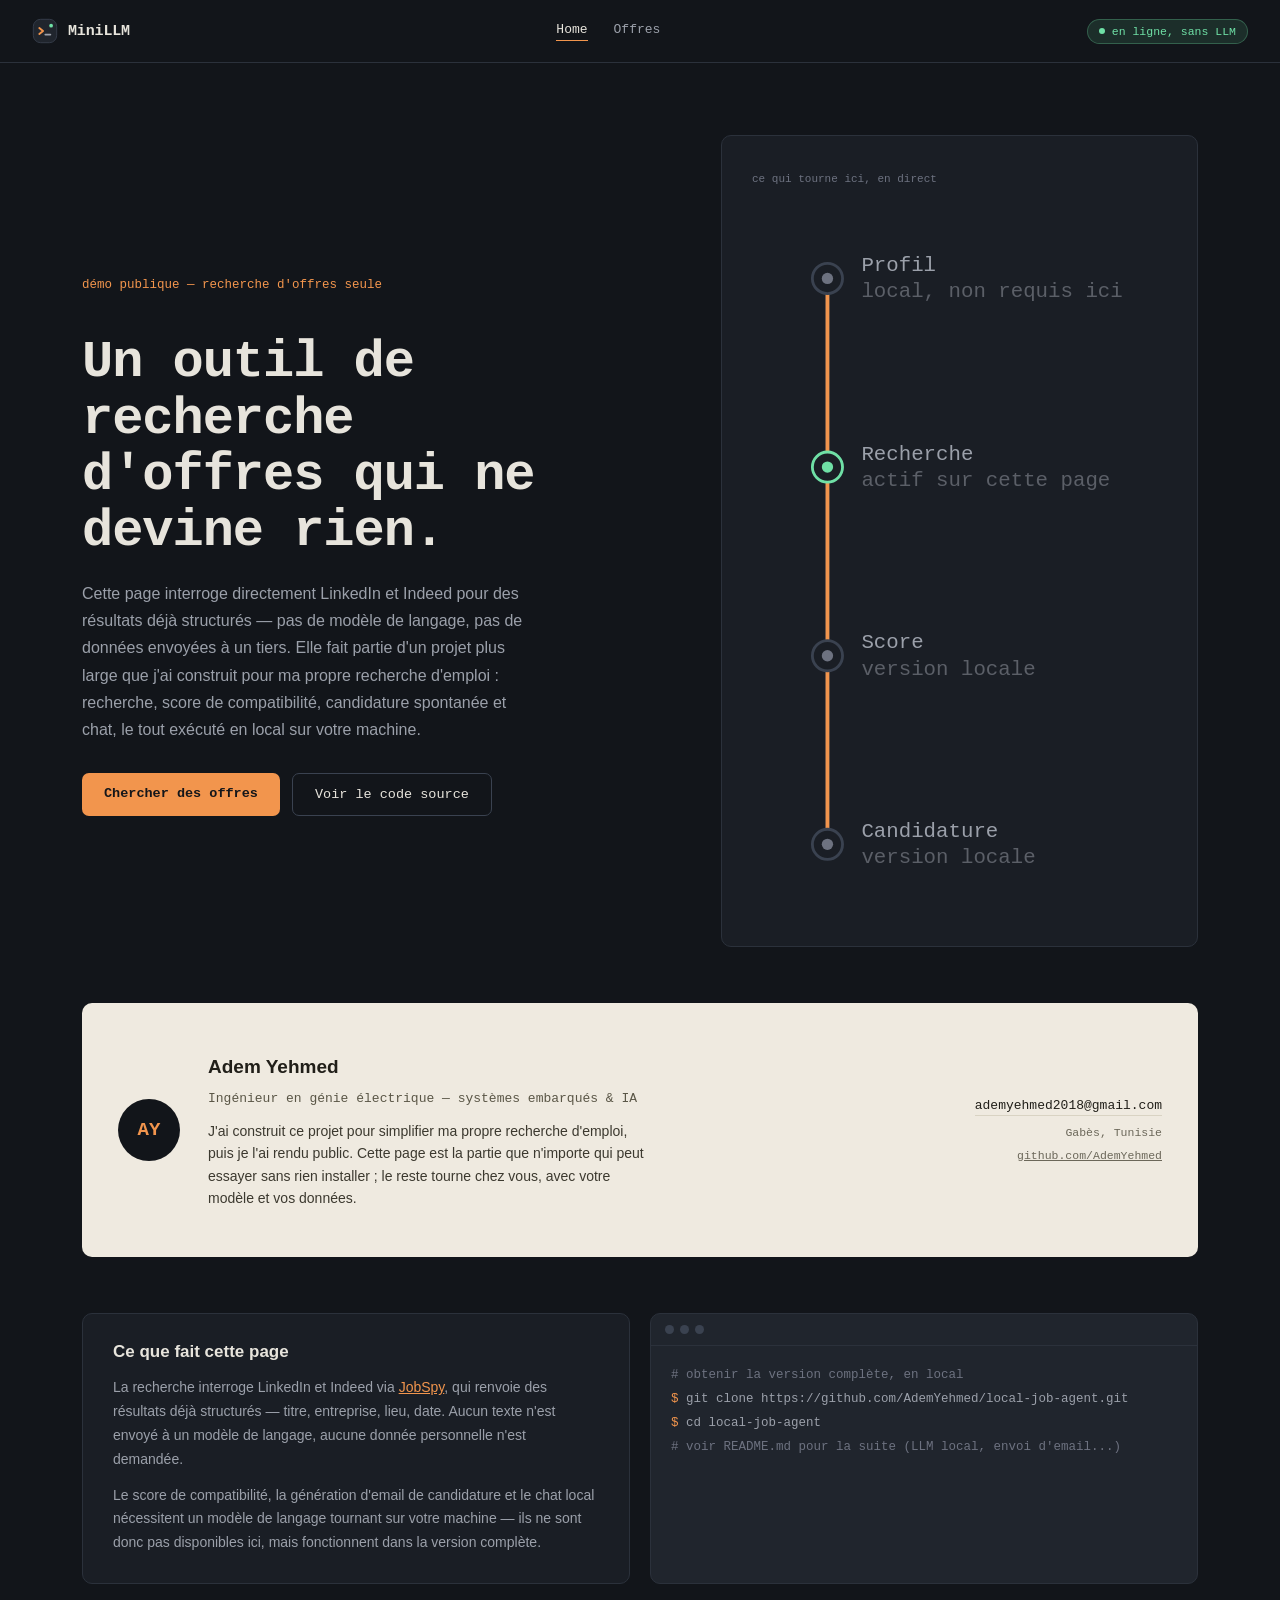
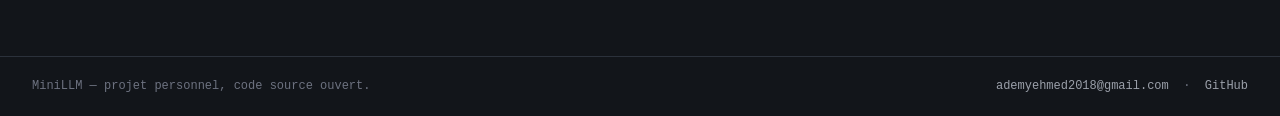
==== public-demo/frontend/index.html @ db0c0208 "Ajout de index.html pour Netlify (page d'accueil par défaut)" ====
<!DOCTYPE html>
<html lang="fr">
<head>
    <meta charset="UTF-8">
    <meta name="viewport" content="width=device-width, initial-scale=1.0">
    <title>MiniLLM — Recherche d'offres, sans serveur LLM</title>
    <link rel="icon" href="logo.svg" type="image/svg+xml">
    <link rel="stylesheet" href="public.css">
</head>
<body>
    <header class="topnav">
        <a href="home.html" class="brand">
            <svg class="logo" viewBox="0 0 32 32" aria-hidden="true">
                <rect class="logo-frame" x="1.6" y="1.6" width="28.8" height="28.8" rx="9"/>
                <path class="logo-caret" d="M9 12.4 L13.6 16 L9 19.6" fill="none" stroke-width="2.4" stroke-linecap="round" stroke-linejoin="round"/>
                <path class="logo-line" d="M16.4 20.4 H22.6" fill="none" stroke-width="2.2" stroke-linecap="round"/>
                <circle class="logo-spark" cx="23.5" cy="9.5" r="2.3"/>
            </svg>
            <span class="brand-name">MiniLLM</span>
        </a>

        <nav class="nav-menu" aria-label="Navigation principale">
            <a href="home.html" class="nav-link is-active" aria-current="page">Home</a>
            <a href="jobs.html" class="nav-link">Offres</a>
        </nav>

        <span class="status-badge"><span class="status-dot online"></span>en ligne, sans LLM</span>
    </header>

    <section class="hero-section">
        <div>
            <p class="hero-kicker">démo publique — recherche d'offres seule</p>
            <h1 class="hero-title">Un outil de recherche d'offres qui ne devine rien.</h1>
            <p class="hero-body">
                Cette page interroge directement LinkedIn et Indeed pour des résultats déjà structurés —
                pas de modèle de langage, pas de données envoyées à un tiers. Elle fait partie d'un projet
                plus large que j'ai construit pour ma propre recherche d'emploi : recherche, score de
                compatibilité, candidature spontanée et chat, le tout exécuté en local sur votre machine.
            </p>
            <div class="hero-actions">
                <a href="jobs.html" class="btn-signal">Chercher des offres</a>
                <a href="https://github.com/AdemYehmed/local-job-agent" target="_blank" rel="noopener noreferrer" class="btn-ghost">Voir le code source</a>
            </div>
        </div>

        <div class="trace-panel">
            <p class="trace-panel-label">ce qui tourne ici, en direct</p>
            <svg class="trace-svg" viewBox="0 0 220 380" aria-label="Étapes du projet : profil, recherche, score, candidature">
                <path class="trace-path" d="M40,40 L40,140 L40,240 L40,340"/>
                <path class="trace-path-active" d="M40,40 L40,140 L40,240 L40,340"/>

                <g class="trace-node">
                    <circle class="trace-node-ring" cx="40" cy="40" r="8"/>
                    <circle class="trace-node-dot" cx="40" cy="40" r="3"/>
                    <text class="trace-node-label" x="58" y="36">Profil</text>
                    <text class="trace-node-label" x="58" y="50" fill-opacity="0.5" font-size="9.5">local, non requis ici</text>
                </g>

                <g class="trace-node is-live">
                    <circle class="trace-node-ring" cx="40" cy="140" r="8"/>
                    <circle class="trace-node-dot" cx="40" cy="140" r="3"/>
                    <text class="trace-node-label" x="58" y="136">Recherche</text>
                    <text class="trace-node-label" x="58" y="150" fill-opacity="0.5" font-size="9.5">actif sur cette page</text>
                </g>

                <g class="trace-node">
                    <circle class="trace-node-ring" cx="40" cy="240" r="8"/>
                    <circle class="trace-node-dot" cx="40" cy="240" r="3"/>
                    <text class="trace-node-label" x="58" y="236">Score</text>
                    <text class="trace-node-label" x="58" y="250" fill-opacity="0.5" font-size="9.5">version locale</text>
                </g>

                <g class="trace-node">
                    <circle class="trace-node-ring" cx="40" cy="340" r="8"/>
                    <circle class="trace-node-dot" cx="40" cy="340" r="3"/>
                    <text class="trace-node-label" x="58" y="336">Candidature</text>
                    <text class="trace-node-label" x="58" y="350" fill-opacity="0.5" font-size="9.5">version locale</text>
                </g>
            </svg>
        </div>
    </section>

    <section class="identity-section">
        <div class="identity-card">
            <div class="identity-avatar">AY</div>
            <div>
                <p class="identity-name">Adem Yehmed</p>
                <p class="identity-role">Ingénieur en génie électrique — systèmes embarqués &amp; IA</p>
                <p class="identity-bio">
                    J'ai construit ce projet pour simplifier ma propre recherche d'emploi, puis je l'ai
                    rendu public. Cette page est la partie que n'importe qui peut essayer sans rien
                    installer ; le reste tourne chez vous, avec votre modèle et vos données.
                </p>
            </div>
            <div class="identity-contact">
                <a class="identity-mail" href="mailto:ademyehmed2018@gmail.com">ademyehmed2018@gmail.com</a>
                <span class="identity-meta">Gabès, Tunisie</span>
                <span class="identity-meta"><a href="https://github.com/AdemYehmed" target="_blank" rel="noopener noreferrer" style="color:inherit;">github.com/AdemYehmed</a></span>
            </div>
        </div>
    </section>

    <section class="about-section">
        <div class="about-panel">
            <h2>Ce que fait cette page</h2>
            <p>
                La recherche interroge LinkedIn et Indeed via <a href="https://github.com/speedyapply/JobSpy" target="_blank" rel="noopener noreferrer" style="color:var(--signal)">JobSpy</a>,
                qui renvoie des résultats déjà structurés — titre, entreprise, lieu, date. Aucun texte
                n'est envoyé à un modèle de langage, aucune donnée personnelle n'est demandée.
            </p>
            <p>
                Le score de compatibilité, la génération d'email de candidature et le chat local
                nécessitent un modèle de langage tournant sur votre machine — ils ne sont donc pas
                disponibles ici, mais fonctionnent dans la version complète.
            </p>
        </div>

        <div class="terminal">
            <div class="terminal-head">
                <span class="terminal-dot"></span><span class="terminal-dot"></span><span class="terminal-dot"></span>
            </div>
            <div class="terminal-body">
                <div><span class="comment"># obtenir la version complète, en local</span></div>
                <div><span class="prompt">$</span> git clone https://github.com/AdemYehmed/local-job-agent.git</div>
                <div><span class="prompt">$</span> cd local-job-agent</div>
                <div><span class="comment"># voir README.md pour la suite (LLM local, envoi d'email...)</span></div>
            </div>
        </div>
    </section>

    <footer class="public-footer">
        <span>MiniLLM — projet personnel, code source ouvert.</span>
        <span>
            <a href="mailto:ademyehmed2018@gmail.com">ademyehmed2018@gmail.com</a>
            &nbsp;·&nbsp;
            <a href="https://github.com/AdemYehmed/local-job-agent" target="_blank" rel="noopener noreferrer">GitHub</a>
        </span>
    </footer>
</body>
</html>
---- public-demo/frontend/public.css ----
/* ============================================================
   public.css — MiniLLM, page publique
   Système : circuits imprimés / signal local — pas un template.
   ============================================================ */

:root {
    --ink: #12151a;
    --panel: #1a1e25;
    --panel-2: #20252d;
    --line: #2b313b;
    --line-bright: #3a4250;
    --paper: #efeae0;
    --ink-on-paper: #211f19;
    --paper-line: #d9d3c3;
    --text: #e7e4dc;
    --text-dim: #9ba0aa;
    --text-mute: #6d7280;
    --signal: #f2954d;
    --signal-dim: #7a5433;
    --signal-wash: rgba(242, 149, 77, 0.1);
    --pulse: #6fe0a6;
    --pulse-wash: rgba(111, 224, 166, 0.12);
    --danger: #e2685a;
    --mono: ui-monospace, "SF Mono", "Cascadia Code", "JetBrains Mono", Consolas, monospace;
    --sans: -apple-system, BlinkMacSystemFont, "Segoe UI", Roboto, sans-serif;
    --r: 10px;
    --r-sm: 7px;
    --ease: cubic-bezier(0.2, 0.7, 0.2, 1);
}

* { box-sizing: border-box; }

body {
    background: var(--ink);
    color: var(--text);
    font-family: var(--sans);
    margin: 0;
}

a { color: inherit; }

/* ---------- Navigation ---------- */
.topnav {
    display: flex;
    align-items: center;
    justify-content: space-between;
    gap: 20px;
    padding: 18px 32px;
    border-bottom: 1px solid var(--line);
}

.brand {
    display: flex;
    align-items: center;
    gap: 10px;
    text-decoration: none;
}

.brand-name {
    font-family: var(--mono);
    font-weight: 700;
    font-size: 15px;
    color: var(--text);
    letter-spacing: -0.01em;
}

.logo { width: 26px; height: 26px; }
.logo-frame { fill: var(--panel-2); stroke: var(--line-bright); }
.logo-caret { stroke: var(--signal); }
.logo-line { stroke: var(--text-dim); }
.logo-spark { fill: var(--pulse); }

.nav-menu {
    display: flex;
    gap: 26px;
}

.nav-link {
    font-family: var(--mono);
    font-size: 13px;
    color: var(--text-dim);
    text-decoration: none;
    padding-bottom: 3px;
    border-bottom: 1px solid transparent;
}

.nav-link:hover, .nav-link.is-active {
    color: var(--text);
    border-bottom-color: var(--signal);
}

.status-badge {
    display: flex;
    align-items: center;
    gap: 7px;
    font-family: var(--mono);
    font-size: 11.5px;
    color: var(--pulse);
    border: 1px solid rgba(111, 224, 166, 0.28);
    background: var(--pulse-wash);
    padding: 5px 11px;
    border-radius: 999px;
}

.status-dot.online {
    width: 6px;
    height: 6px;
    border-radius: 50%;
    background: var(--pulse);
    display: inline-block;
    animation: dot-pulse 2.2s ease-in-out infinite;
}

@keyframes dot-pulse {
    0%, 100% { opacity: 1; }
    50% { opacity: 0.4; }
}

/* ---------- Hero ---------- */
.hero-section {
    max-width: 1180px;
    margin: 0 auto;
    padding: 72px 32px 56px;
    display: grid;
    grid-template-columns: 1.1fr 0.9fr;
    gap: 56px;
    align-items: center;
}

.hero-kicker {
    font-family: var(--mono);
    font-size: 12.5px;
    color: var(--signal);
    margin-bottom: 18px;
}

.hero-title {
    font-family: var(--mono);
    font-size: clamp(34px, 4.4vw, 52px);
    font-weight: 700;
    letter-spacing: -0.02em;
    line-height: 1.08;
    margin-bottom: 20px;
    max-width: 15ch;
}

.hero-body {
    color: var(--text-dim);
    font-size: 16px;
    line-height: 1.7;
    max-width: 52ch;
    margin-bottom: 30px;
}

.hero-actions {
    display: flex;
    gap: 12px;
    flex-wrap: wrap;
}

.btn-signal {
    background: var(--signal);
    color: #14161a;
    border: none;
    border-radius: var(--r-sm);
    padding: 13px 22px;
    font-family: var(--mono);
    font-weight: 700;
    font-size: 13.5px;
    text-decoration: none;
    display: inline-block;
    transition: background 0.15s var(--ease);
}

.btn-signal:hover { background: #ffab6b; }

.btn-ghost {
    background: transparent;
    color: var(--text);
    border: 1px solid var(--line-bright);
    border-radius: var(--r-sm);
    padding: 13px 22px;
    font-family: var(--mono);
    font-size: 13.5px;
    text-decoration: none;
    display: inline-block;
    transition: border-color 0.15s var(--ease), color 0.15s var(--ease);
}

.btn-ghost:hover { border-color: var(--signal); color: var(--signal); }

/* ---------- Panneau de trace (schéma animé) ---------- */
.trace-panel {
    background: var(--panel);
    border: 1px solid var(--line);
    border-radius: var(--r);
    padding: 26px 30px;
}

.trace-panel-label {
    font-family: var(--mono);
    font-size: 11px;
    color: var(--text-mute);
    margin-bottom: 18px;
}

.trace-svg { width: 100%; height: auto; display: block; }

.trace-path {
    fill: none;
    stroke: var(--line-bright);
    stroke-width: 2;
}

.trace-path-active {
    fill: none;
    stroke: var(--signal);
    stroke-width: 2;
    stroke-dasharray: 480;
    stroke-dashoffset: 480;
    animation: trace-draw 1.8s var(--ease) 0.3s forwards;
}

@keyframes trace-draw {
    to { stroke-dashoffset: 0; }
}

.trace-node-ring {
    fill: var(--panel);
    stroke: var(--line-bright);
    stroke-width: 1.5;
}

.trace-node-dot {
    fill: var(--text-mute);
}

.trace-node.is-live .trace-node-ring { stroke: var(--pulse); }
.trace-node.is-live .trace-node-dot { fill: var(--pulse); }

.trace-node-label {
    font-family: var(--mono);
    font-size: 11px;
    fill: var(--text-dim);
}

@media (prefers-reduced-motion: reduce) {
    .trace-path-active { animation: none; stroke-dashoffset: 0; }
    .status-dot.online { animation: none; }
}

/* ---------- Carte profil / contact ---------- */
.identity-section {
    max-width: 1180px;
    margin: 0 auto;
    padding: 0 32px 56px;
}

.identity-card {
    background: var(--paper);
    color: var(--ink-on-paper);
    border-radius: var(--r);
    padding: 34px 36px;
    display: grid;
    grid-template-columns: auto 1fr auto;
    gap: 28px;
    align-items: center;
}

.identity-avatar {
    width: 62px;
    height: 62px;
    border-radius: 50%;
    background: var(--ink);
    color: var(--signal);
    font-family: var(--mono);
    font-weight: 700;
    font-size: 19px;
    display: grid;
    place-items: center;
    flex: 0 0 auto;
}

.identity-name {
    font-size: 19px;
    font-weight: 700;
    margin-bottom: 3px;
}

.identity-role {
    font-family: var(--mono);
    font-size: 13px;
    color: #5a5646;
    margin-bottom: 10px;
}

.identity-bio {
    font-size: 14px;
    line-height: 1.6;
    color: #3c392f;
    max-width: 56ch;
}

.identity-contact {
    display: flex;
    flex-direction: column;
    gap: 10px;
    align-items: flex-end;
    text-align: right;
}

.identity-mail {
    font-family: var(--mono);
    font-size: 13px;
    color: var(--ink-on-paper);
    text-decoration: none;
    border-bottom: 1px solid var(--paper-line);
    padding-bottom: 2px;
}

.identity-mail:hover { border-color: var(--ink-on-paper); }

.identity-meta {
    font-family: var(--mono);
    font-size: 11.5px;
    color: #6b6759;
}

@media (max-width: 780px) {
    .identity-card {
        grid-template-columns: 1fr;
        text-align: left;
    }
    .identity-contact { align-items: flex-start; text-align: left; }
}

/* ---------- Panneau "ce que fait cette démo" ---------- */
.about-section {
    max-width: 1180px;
    margin: 0 auto;
    padding: 0 32px 72px;
    display: grid;
    grid-template-columns: 1fr 1fr;
    gap: 20px;
}

.about-panel {
    background: var(--panel);
    border: 1px solid var(--line);
    border-radius: var(--r);
    padding: 28px 30px;
}

.about-panel h2 {
    font-size: 17px;
    margin: 0 0 12px;
}

.about-panel p {
    color: var(--text-dim);
    font-size: 14px;
    line-height: 1.7;
    margin-bottom: 0;
}

.about-panel p + p { margin-top: 12px; }

.terminal {
    background: var(--panel-2);
    border: 1px solid var(--line);
    border-radius: var(--r);
    overflow: hidden;
}

.terminal-head {
    display: flex;
    gap: 6px;
    padding: 11px 14px;
    border-bottom: 1px solid var(--line);
}

.terminal-dot {
    width: 9px;
    height: 9px;
    border-radius: 50%;
    background: var(--line-bright);
}

.terminal-body {
    padding: 18px 20px;
    font-family: var(--mono);
    font-size: 12.5px;
    line-height: 1.9;
    color: var(--text-dim);
}

.terminal-body .prompt { color: var(--signal); }
.terminal-body .comment { color: var(--text-mute); }

@media (max-width: 900px) {
    .about-section { grid-template-columns: 1fr; }
    .hero-section { grid-template-columns: 1fr; }
}

/* ---------- Footer ---------- */
.public-footer {
    border-top: 1px solid var(--line);
    padding: 22px 32px;
    display: flex;
    justify-content: space-between;
    flex-wrap: wrap;
    gap: 10px;
    font-family: var(--mono);
    font-size: 12px;
    color: var(--text-mute);
}

.public-footer a { color: var(--text-dim); text-decoration: none; }
.public-footer a:hover { color: var(--signal); }

/* ============================================================
   Page Offres — réutilise les mêmes tokens
   ============================================================ */

.page-main {
    max-width: 1080px;
    margin: 0 auto;
    padding: 44px 32px 64px;
}

.page-head { margin-bottom: 26px; }

.page-kicker {
    font-family: var(--mono);
    font-size: 12px;
    color: var(--signal);
    margin-bottom: 10px;
}

.page-title {
    font-family: var(--mono);
    font-size: 27px;
    font-weight: 700;
    margin: 0 0 8px;
}

.page-subtitle {
    color: var(--text-dim);
    font-size: 14px;
}

.panel {
    background: var(--panel);
    border: 1px solid var(--line);
    border-radius: var(--r);
    padding: 24px 26px;
    margin-bottom: 20px;
}

.search-grid {
    display: grid;
    grid-template-columns: 1.6fr 1fr 1fr 1fr;
    gap: 14px;
    margin-bottom: 16px;
}

.panel-label {
    display: block;
    font-family: var(--mono);
    font-size: 11px;
    letter-spacing: 0.02em;
    color: var(--text-mute);
    margin-bottom: 7px;
}

.field input[type="text"], select {
    width: 100%;
    background: var(--panel-2);
    border: 1px solid var(--line);
    border-radius: var(--r-sm);
    padding: 10px 12px;
    color: var(--text);
    font-family: var(--sans);
    font-size: 14px;
}

.field input[type="text"]:focus, select:focus {
    outline: none;
    border-color: var(--signal-dim);
}

.jobs-sources-row {
    display: flex;
    gap: 10px;
    margin-top: 6px;
}

.source-checkbox {
    display: inline-flex;
    align-items: center;
    gap: 7px;
    font-size: 13.5px;
    color: var(--text);
    padding: 8px 14px;
    background: var(--panel-2);
    border: 1px solid var(--line);
    border-radius: 999px;
    cursor: pointer;
}

.source-checkbox input { accent-color: var(--signal); }

.linkedin-note {
    margin-top: 10px;
    font-size: 12px;
    color: var(--text-mute);
}

.primary-btn {
    background: var(--signal);
    color: #14161a;
    border: none;
    border-radius: var(--r-sm);
    padding: 13px 20px;
    font-family: var(--mono);
    font-weight: 700;
    font-size: 13px;
    cursor: pointer;
    width: 100%;
}

.primary-btn:hover { background: #ffab6b; }
.primary-btn:disabled { background: var(--line-bright); color: var(--text-mute); cursor: not-allowed; }

.status-text {
    margin-top: 10px;
    font-size: 13px;
    font-family: var(--mono);
}

.status-text.error { color: var(--danger); }
.status-text.success { color: var(--pulse); }

.results-summary {
    font-family: var(--mono);
    font-size: 12.5px;
    color: var(--text-dim);
}

.jobs-table-wrapper { overflow-x: auto; }

.jobs-table {
    width: 100%;
    border-collapse: collapse;
    font-size: 13.5px;
    min-width: 720px;
}

.jobs-table th {
    text-align: left;
    font-family: var(--mono);
    font-size: 10.5px;
    letter-spacing: 0.02em;
    color: var(--text-mute);
    padding: 0 12px 10px;
    border-bottom: 1px solid var(--line);
    white-space: nowrap;
}

.jobs-table td {
    padding: 13px 12px;
    border-bottom: 1px solid var(--line);
    vertical-align: top;
    color: var(--text-dim);
}

.jobs-table tbody tr:hover td { background: var(--panel-2); }

.job-title-cell a {
    color: var(--text);
    text-decoration: none;
    font-weight: 600;
}

.job-title-cell a:hover { color: var(--signal); }

.job-company-empty { color: var(--text-mute); font-style: italic; }

.method-badge {
    font-family: var(--mono);
    font-size: 10px;
    padding: 4px 9px;
    border-radius: 999px;
    background: var(--panel-2);
    border: 1px solid var(--line);
    color: var(--text-dim);
}

.method-badge.email { background: var(--pulse-wash); border-color: rgba(111,224,166,.3); color: var(--pulse); }
.method-badge.lien { background: var(--signal-wash); border-color: rgba(242,149,77,.3); color: var(--signal); }

.view-offer-link {
    font-family: var(--mono);
    font-size: 11px;
    color: var(--text-dim);
    text-decoration: none;
}

.view-offer-link:hover { color: var(--signal); }

.empty-results {
    color: var(--text-mute);
    text-align: center;
    padding: 30px 0;
}

.cta-note {
    text-align: center;
    color: var(--text-mute);
    font-size: 13px;
    margin-top: 24px;
}

.cta-note a { color: var(--signal); text-decoration: none; }

@media (max-width: 900px) {
    .search-grid { grid-template-columns: 1fr 1fr; }
}
@media (max-width: 560px) {
    .search-grid { grid-template-columns: 1fr; }
}
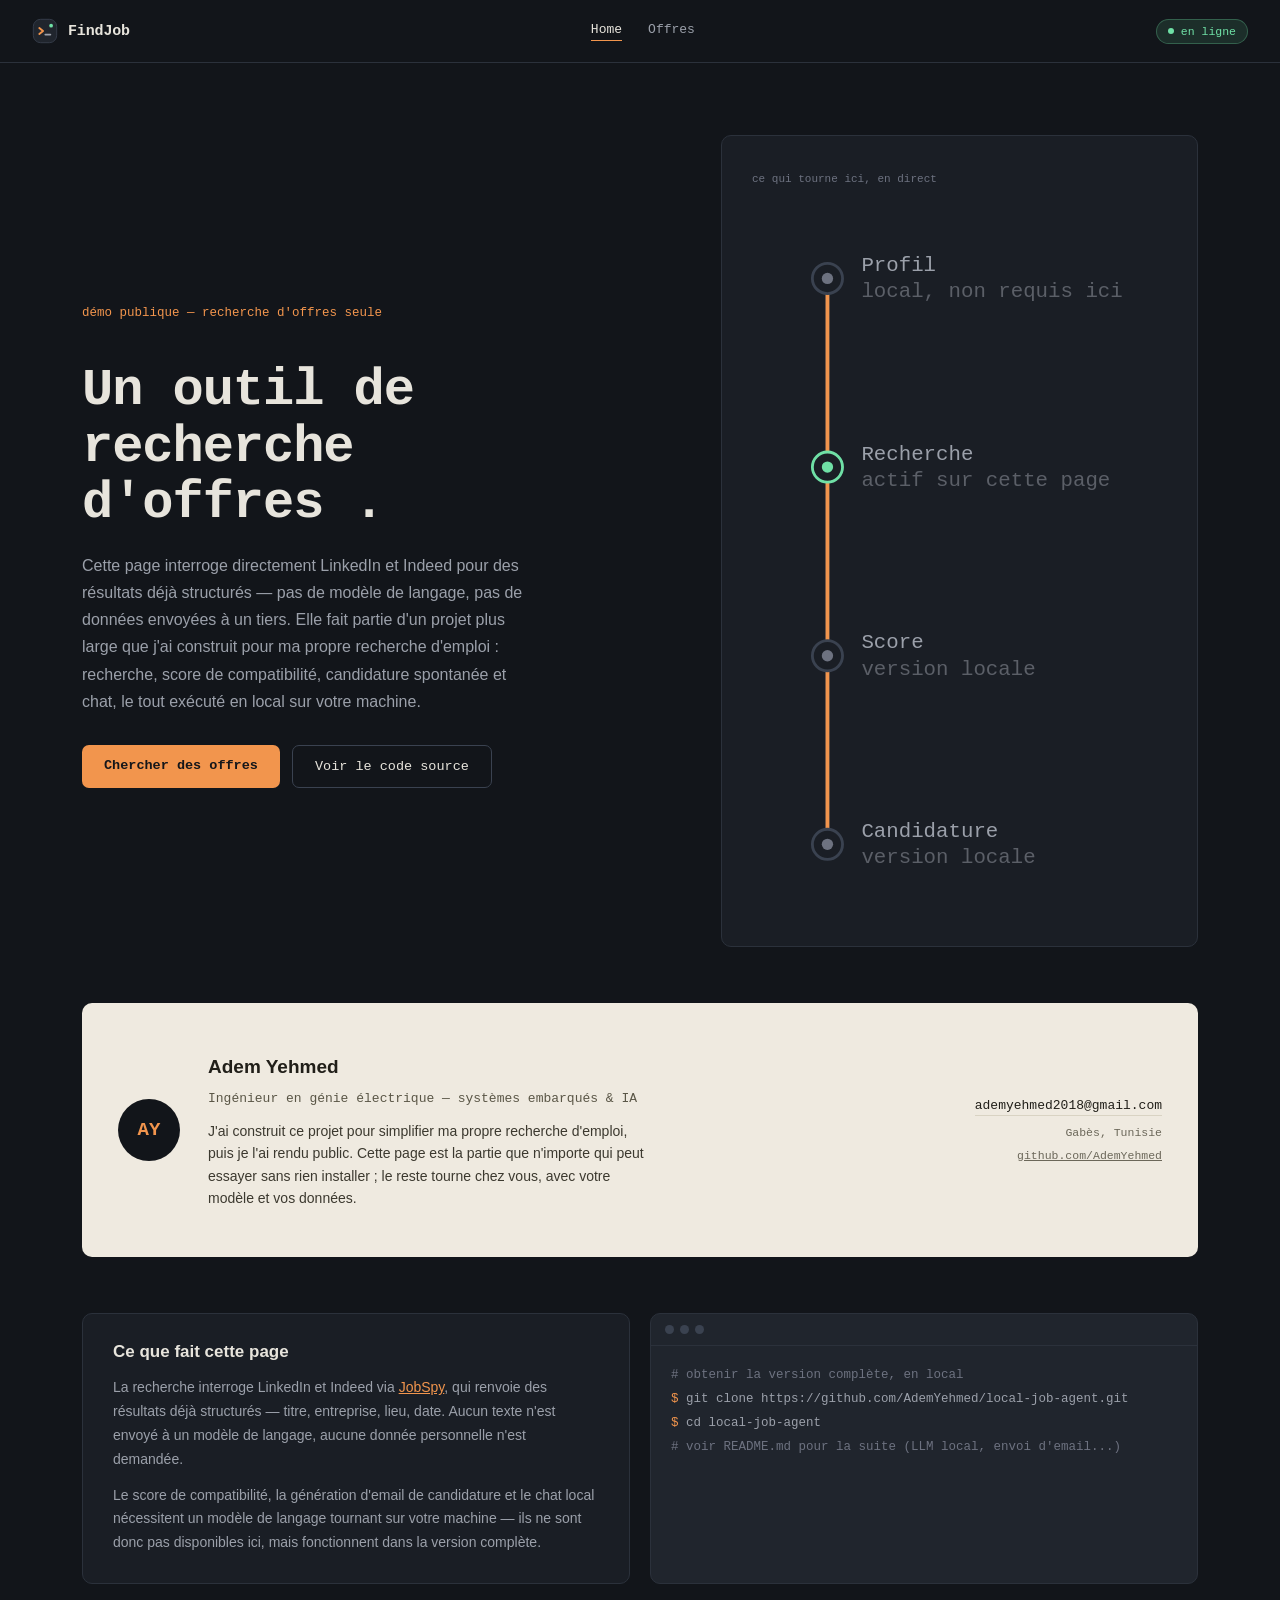
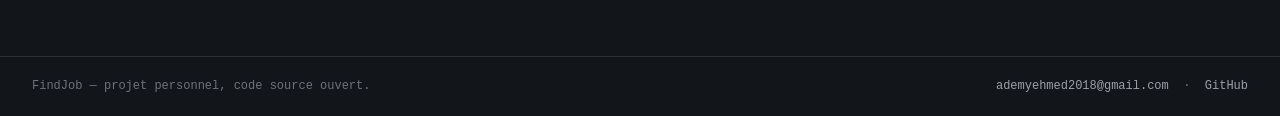
==== commit 91547132: "ajoute 1 hour and 3 hour in research" ====
--- a/public-demo/frontend/index.html
+++ b/public-demo/frontend/index.html
@@ -3,7 +3,7 @@
 <head>
     <meta charset="UTF-8">
     <meta name="viewport" content="width=device-width, initial-scale=1.0">
-    <title>MiniLLM — Recherche d'offres, sans serveur LLM</title>
+    <title>FindJob — Recherche d'offres, sans serveur LLM</title>
     <link rel="icon" href="logo.svg" type="image/svg+xml">
     <link rel="stylesheet" href="public.css">
 </head>
@@ -16,7 +16,7 @@
                 <path class="logo-line" d="M16.4 20.4 H22.6" fill="none" stroke-width="2.2" stroke-linecap="round"/>
                 <circle class="logo-spark" cx="23.5" cy="9.5" r="2.3"/>
             </svg>
-            <span class="brand-name">MiniLLM</span>
+            <span class="brand-name">FindJob</span>
         </a>
 
         <nav class="nav-menu" aria-label="Navigation principale">
@@ -24,13 +24,13 @@
             <a href="jobs.html" class="nav-link">Offres</a>
         </nav>
 
-        <span class="status-badge"><span class="status-dot online"></span>en ligne, sans LLM</span>
+        <span class="status-badge"><span class="status-dot online"></span>en ligne</span>
     </header>
 
     <section class="hero-section">
         <div>
             <p class="hero-kicker">démo publique — recherche d'offres seule</p>
-            <h1 class="hero-title">Un outil de recherche d'offres qui ne devine rien.</h1>
+            <h1 class="hero-title">Un outil de recherche d'offres .</h1>
             <p class="hero-body">
                 Cette page interroge directement LinkedIn et Indeed pour des résultats déjà structurés —
                 pas de modèle de langage, pas de données envoyées à un tiers. Elle fait partie d'un projet
@@ -129,7 +129,7 @@
     </section>
 
     <footer class="public-footer">
-        <span>MiniLLM — projet personnel, code source ouvert.</span>
+        <span>FindJob — projet personnel, code source ouvert.</span>
         <span>
             <a href="mailto:ademyehmed2018@gmail.com">ademyehmed2018@gmail.com</a>
             &nbsp;·&nbsp;
